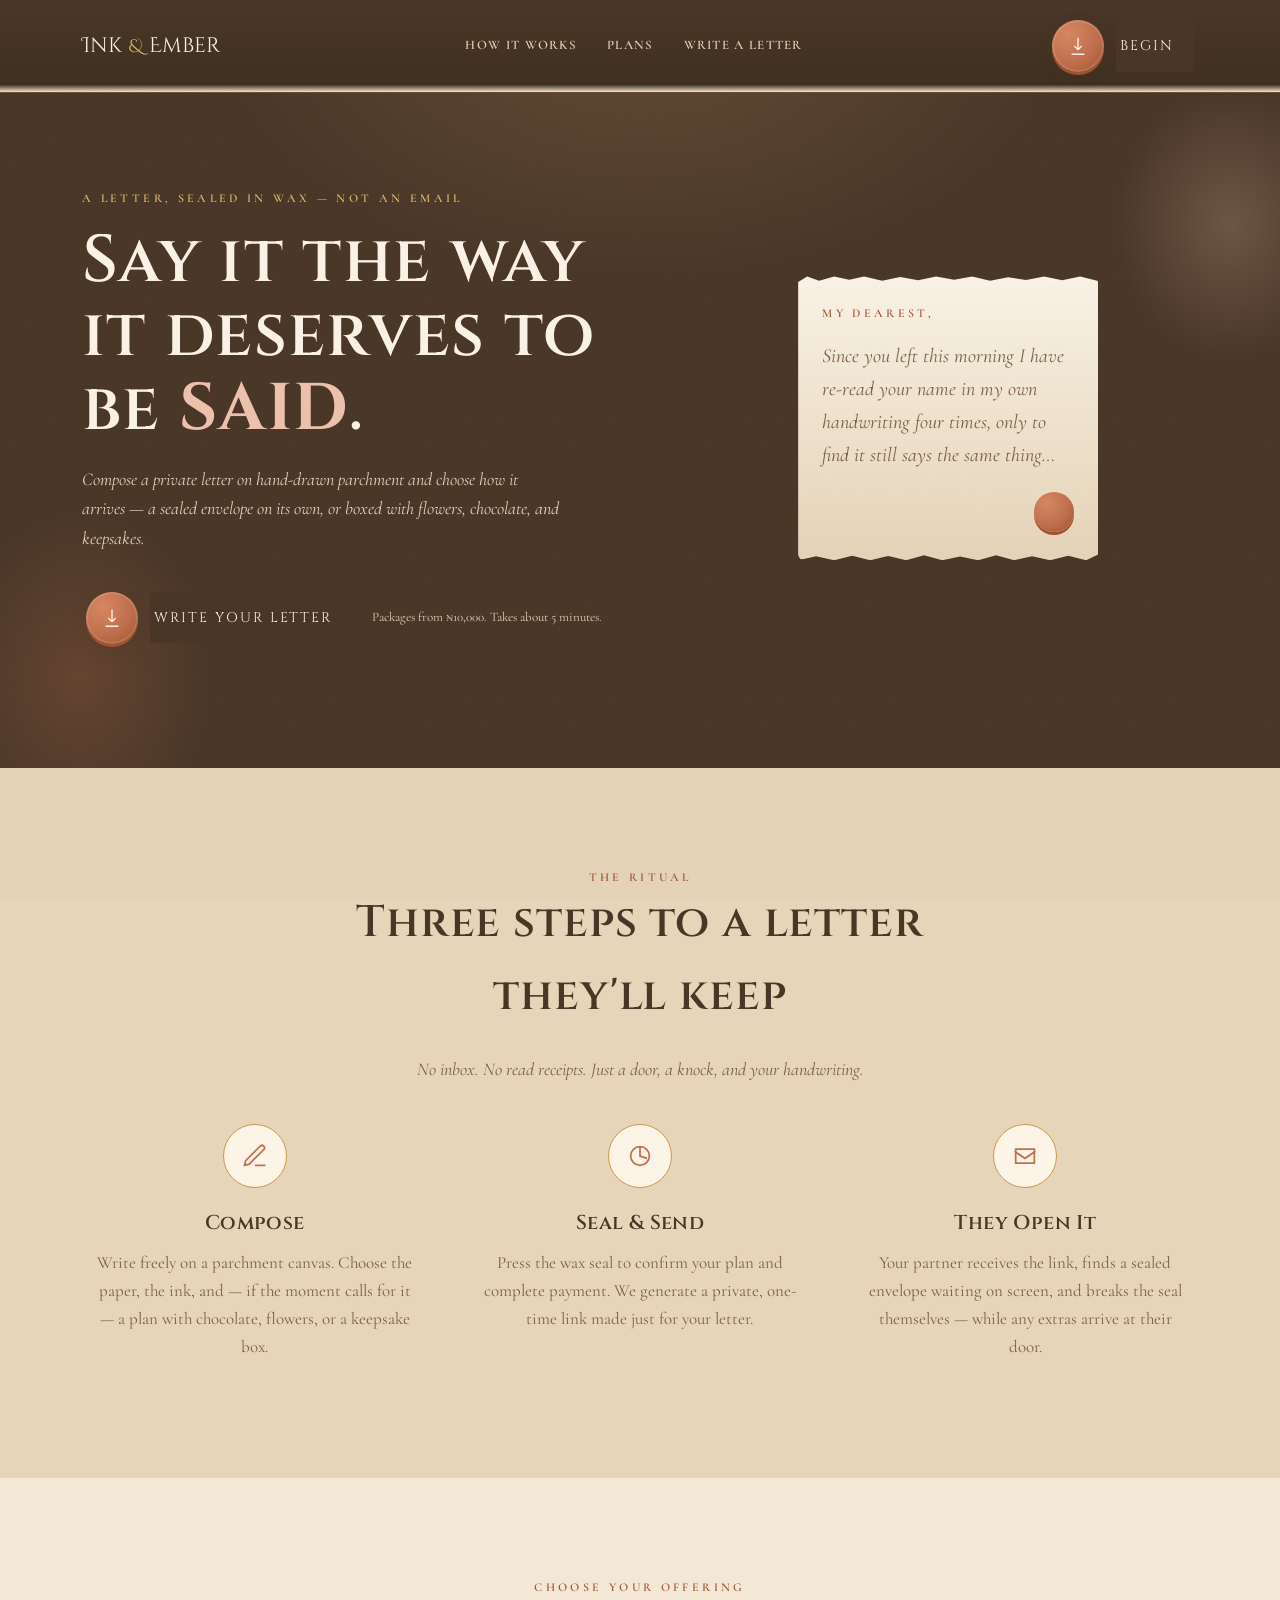
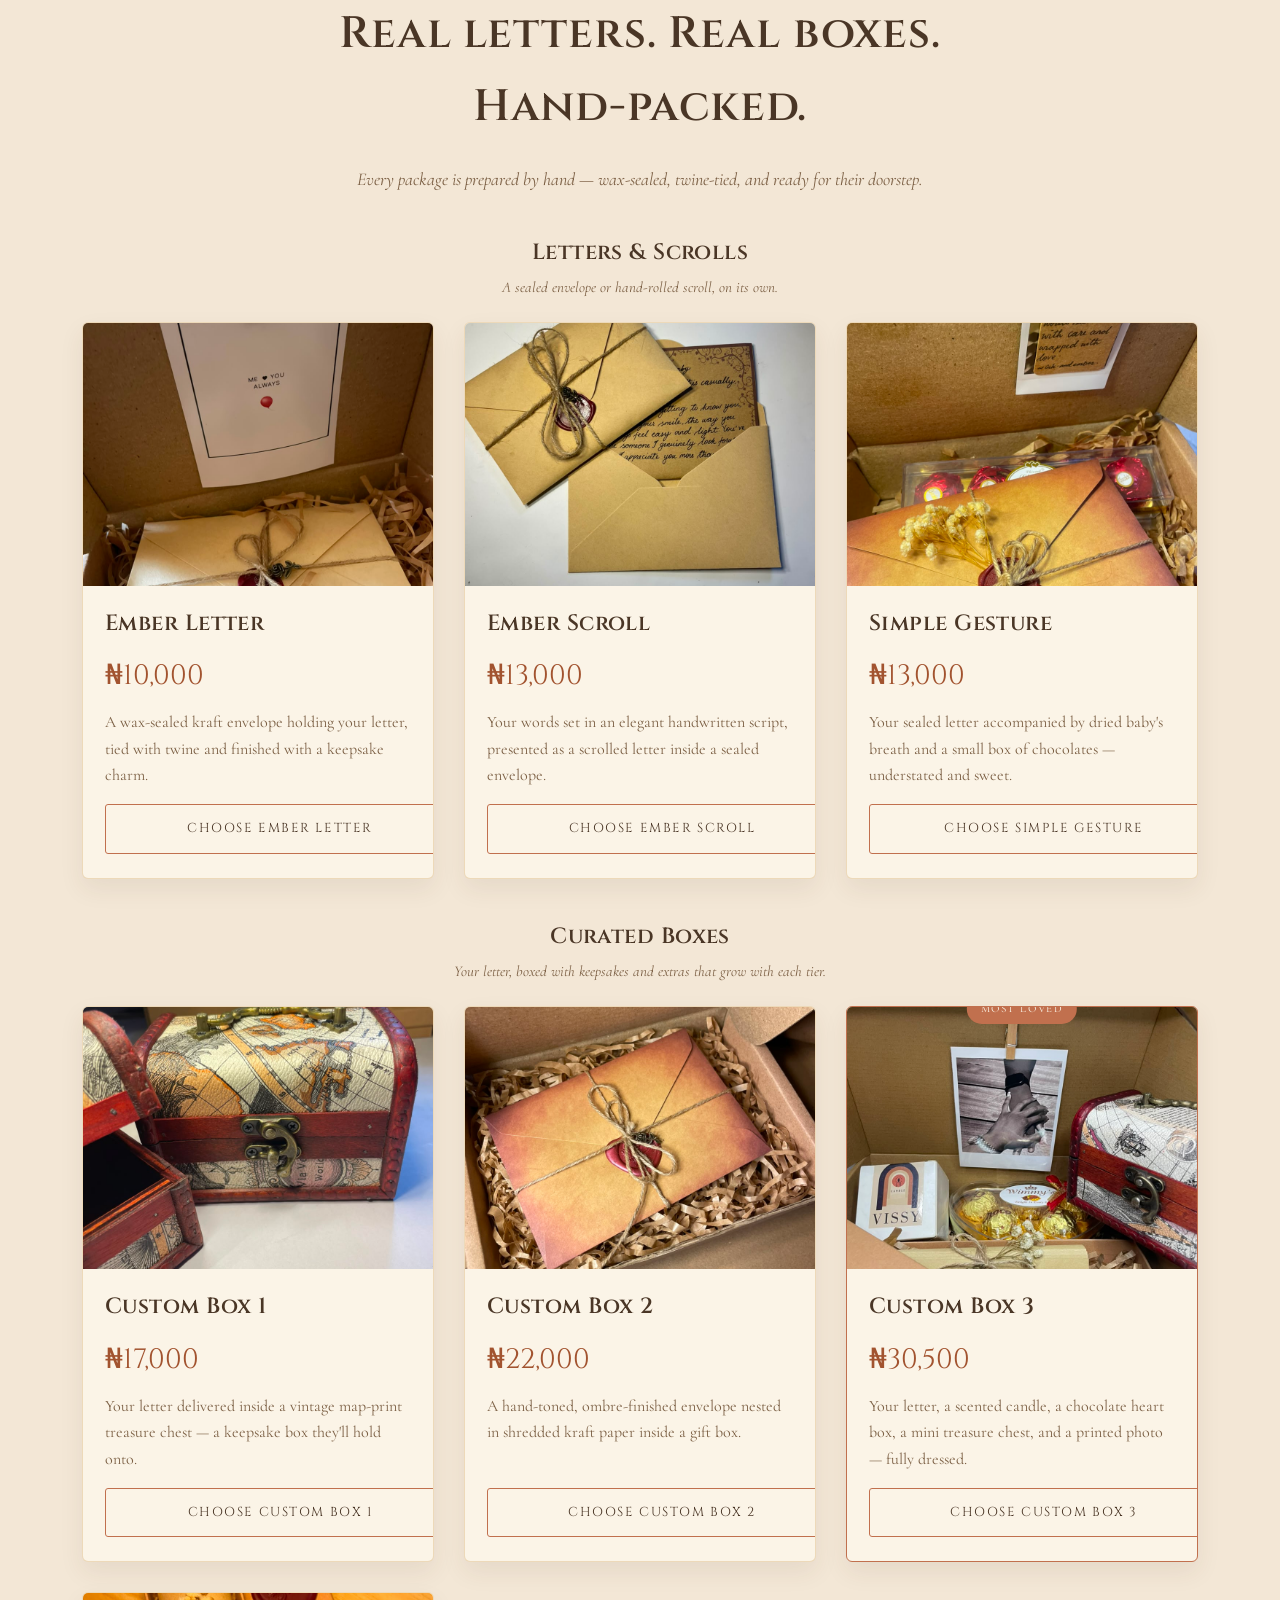
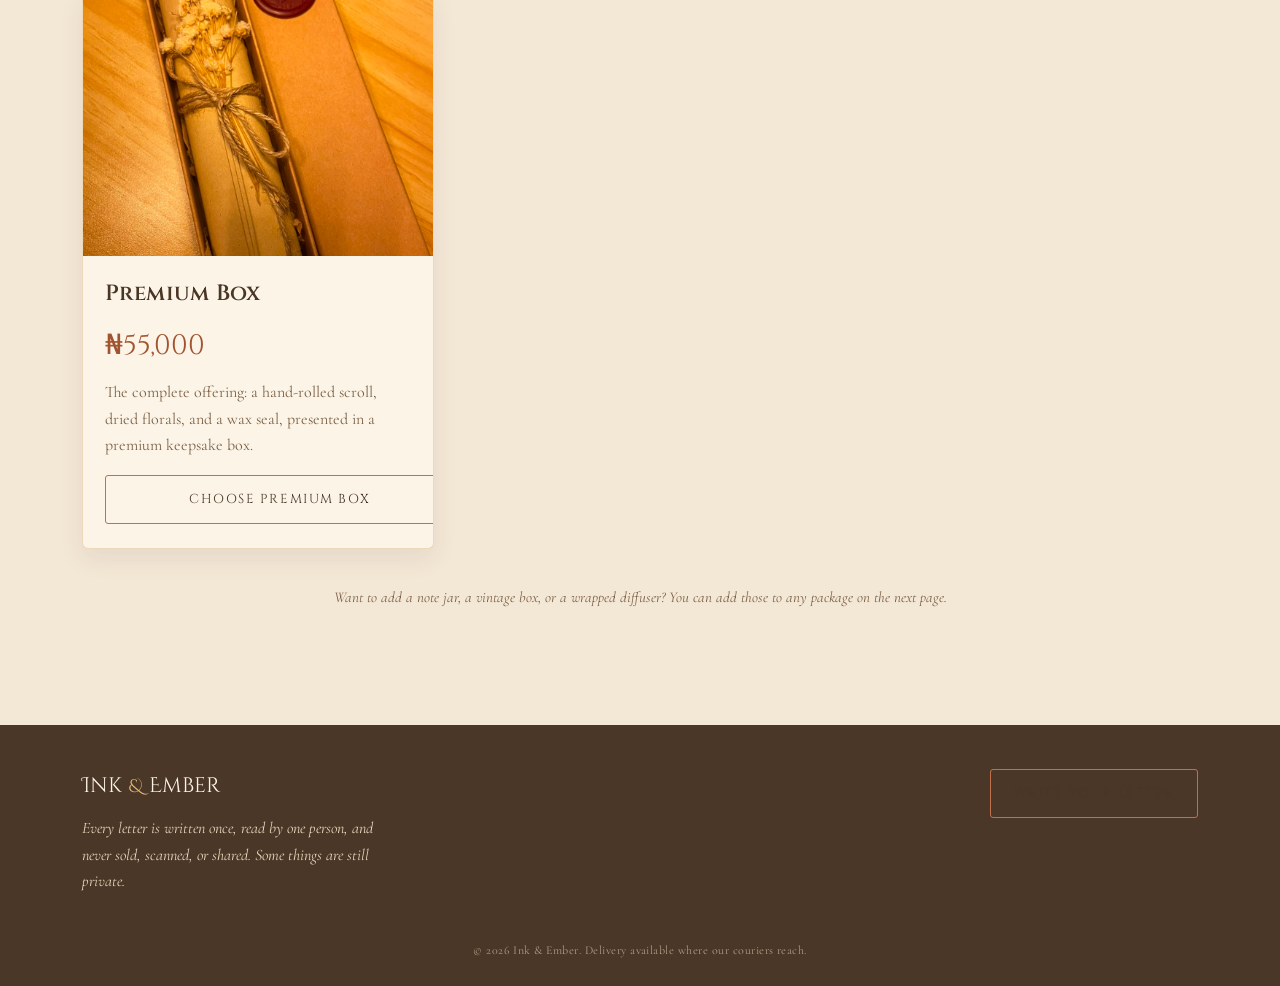
==== index.html @ dd5f6b10 "Add files via upload" ====
<!DOCTYPE html>
<html lang="en">
<head>
<meta charset="UTF-8">
<meta name="viewport" content="width=device-width, initial-scale=1.0">
<title>Ink & Ember — Letters, Sealed and Delivered</title>
<meta name="description" content="Write a letter your partner can hold with their eyes. Ink & Ember turns your words into a hand-sealed digital scroll, delivered to their doorstep — with chocolate, flowers, and more.">
<link rel="preconnect" href="https://fonts.googleapis.com">
<link rel="stylesheet" href="css/style.css">
</head>
<body>
<div class="grain-overlay" aria-hidden="true"></div>

<header class="site-header">
  <div class="container">
    <a href="index.html" class="wordmark">Ink <span class="amp">&amp;</span> Ember</a>
    <button class="nav-toggle" id="navToggle" aria-label="Open menu" aria-expanded="false">
      <svg viewBox="0 0 24 24" fill="none" stroke="currentColor" stroke-width="1.8"><path d="M4 7h16M4 12h16M4 17h16"/></svg>
    </button>
    <nav class="nav-links" id="navLinks">
      <a href="#how">How it Works</a>
      <a href="#plans">Plans</a>
      <a href="create.html">Write a Letter</a>
    </nav>
    <div class="nav-cta">
      <a href="create.html" class="seal-btn">
        <span class="seal-disc" aria-hidden="true">
          <svg viewBox="0 0 24 24" fill="none" stroke="currentColor" stroke-width="1.5"><path d="M12 3v13M12 16l-4-4M12 16l4-4M5 21h14"/></svg>
        </span>
        <span class="seal-label">Begin</span>
      </a>
    </div>
  </div>
</header>

<section class="hero">
  <div class="container hero-grid">
    <div>
      <div class="eyebrow hero-eyebrow">A letter, sealed in wax — not an email</div>
      <h1>Say it the way<br>it deserves to<br>be <em>said</em>.</h1>
      <p class="hero-sub">Compose a private letter on hand-drawn parchment and choose how it arrives — a sealed envelope on its own, or boxed with flowers, chocolate, and keepsakes.</p>
      <div class="hero-actions">
        <a href="create.html" class="seal-btn">
          <span class="seal-disc" aria-hidden="true">
            <svg viewBox="0 0 24 24" fill="none" stroke="currentColor" stroke-width="1.5"><path d="M12 3v13M12 16l-4-4M12 16l4-4M5 21h14"/></svg>
          </span>
          <span class="seal-label">Write your letter</span>
        </a>
        <span class="hero-note">Packages from ₦10,000. Takes about 5 minutes.</span>
      </div>
    </div>
    <div class="hero-scroll-wrap">
      <div class="scroll-visual parchment torn-edges">
        <div class="eyebrow">My dearest,</div>
        <p style="font-style:italic; font-size:20px; margin-top:16px; color:var(--ink-soft);">
          Since you left this morning I have re-read your name in my own handwriting four times, only to find it still says the same thing…
        </p>
        <div class="letter-seal-mark" aria-hidden="true"></div>
      </div>
    </div>
  </div>
</section>

<section class="how-it-works" id="how">
  <div class="container">
    <div class="section-head">
      <div class="eyebrow">The Ritual</div>
      <h2>Three steps to a letter they'll keep</h2>
      <p>No inbox. No read receipts. Just a door, a knock, and your handwriting.</p>
    </div>
    <div class="steps">
      <div class="step">
        <div class="step-mark"><svg viewBox="0 0 24 24" fill="none" stroke="currentColor" stroke-width="1.5"><path d="M12 20h9M16.5 3.5a2.1 2.1 0 0 1 3 3L7 19l-4 1 1-4Z"/></svg></div>
        <h3>Compose</h3>
        <p>Write freely on a parchment canvas. Choose the paper, the ink, and — if the moment calls for it — a plan with chocolate, flowers, or a keepsake box.</p>
      </div>
      <div class="step">
        <div class="step-mark"><svg viewBox="0 0 24 24" fill="none" stroke="currentColor" stroke-width="1.5"><circle cx="12" cy="12" r="8"/><path d="M12 4v8l6 2"/></svg></div>
        <h3>Seal &amp; Send</h3>
        <p>Press the wax seal to confirm your plan and complete payment. We generate a private, one-time link made just for your letter.</p>
      </div>
      <div class="step">
        <div class="step-mark"><svg viewBox="0 0 24 24" fill="none" stroke="currentColor" stroke-width="1.5"><path d="M3 8l9 6 9-6M4 6h16v12H4z"/></svg></div>
        <h3>They Open It</h3>
        <p>Your partner receives the link, finds a sealed envelope waiting on screen, and breaks the seal themselves — while any extras arrive at their door.</p>
      </div>
    </div>
  </div>
</section>

<section class="plans" id="plans">
  <div class="container">
    <div class="section-head">
      <div class="eyebrow">Choose Your Offering</div>
      <h2>Real letters. Real boxes. Hand-packed.</h2>
      <p>Every package is prepared by hand — wax-sealed, twine-tied, and ready for their doorstep.</p>
    </div>

    <div class="plan-subhead">
      <h3>Letters &amp; Scrolls</h3>
      <p>A sealed envelope or hand-rolled scroll, on its own.</p>
    </div>
    <div class="plan-grid plan-grid--photo">
      <div class="plan-card plan-card--photo">
        <div class="plan-photo"><img src="img/ember-letter.jpg" alt="Ember Letter — wax-sealed kraft envelope with a star-pinned note card" loading="lazy"></div>
        <h3>Ember Letter</h3>
        <div class="plan-price">₦10,000</div>
        <p class="plan-blurb">A wax-sealed kraft envelope holding your letter, tied with twine and finished with a keepsake charm.</p>
        <a href="create.html?plan=ember-letter" class="btn-ghost">Choose Ember Letter</a>
      </div>
      <div class="plan-card plan-card--photo">
        <div class="plan-photo"><img src="img/ember-scroll.jpg" alt="Ember Scroll — handwritten-style letter on scrolled kraft paper" loading="lazy"></div>
        <h3>Ember Scroll</h3>
        <div class="plan-price">₦13,000</div>
        <p class="plan-blurb">Your words set in an elegant handwritten script, presented as a scrolled letter inside a sealed envelope.</p>
        <a href="create.html?plan=ember-scroll" class="btn-ghost">Choose Ember Scroll</a>
      </div>
      <div class="plan-card plan-card--photo">
        <div class="plan-photo"><img src="img/simple-gesture.jpg" alt="Simple Gesture — sealed envelope with dried flowers and a small chocolate box" loading="lazy"></div>
        <h3>Simple Gesture</h3>
        <div class="plan-price">₦13,000</div>
        <p class="plan-blurb">Your sealed letter accompanied by dried baby's breath and a small box of chocolates — understated and sweet.</p>
        <a href="create.html?plan=simple-gesture" class="btn-ghost">Choose Simple Gesture</a>
      </div>
    </div>

    <div class="plan-subhead">
      <h3>Curated Boxes</h3>
      <p>Your letter, boxed with keepsakes and extras that grow with each tier.</p>
    </div>
    <div class="plan-grid plan-grid--photo">
      <div class="plan-card plan-card--photo">
        <div class="plan-photo"><img src="img/custom-box-1.jpg" alt="Custom Box 1 — vintage map-print treasure chest keepsake box" loading="lazy"></div>
        <h3>Custom Box 1</h3>
        <div class="plan-price">₦17,000</div>
        <p class="plan-blurb">Your letter delivered inside a vintage map-print treasure chest — a keepsake box they'll hold onto.</p>
        <a href="create.html?plan=custom-box-1" class="btn-ghost">Choose Custom Box 1</a>
      </div>
      <div class="plan-card plan-card--photo">
        <div class="plan-photo"><img src="img/custom-box-2.jpg" alt="Custom Box 2 — ombre kraft envelope nested in a gift box" loading="lazy"></div>
        <h3>Custom Box 2</h3>
        <div class="plan-price">₦22,000</div>
        <p class="plan-blurb">A hand-toned, ombre-finished envelope nested in shredded kraft paper inside a gift box.</p>
        <a href="create.html?plan=custom-box-2" class="btn-ghost">Choose Custom Box 2</a>
      </div>
      <div class="plan-card plan-card--photo featured">
        <div class="plan-photo"><img src="img/custom-box-3.jpg" alt="Custom Box 3 — gift box with candle, chocolates, treasure chest and a photo of held hands" loading="lazy"></div>
        <h3>Custom Box 3</h3>
        <div class="plan-price">₦30,500</div>
        <p class="plan-blurb">Your letter, a scented candle, a chocolate heart box, a mini treasure chest, and a printed photo — fully dressed.</p>
        <a href="create.html?plan=custom-box-3" class="btn-ghost">Choose Custom Box 3</a>
      </div>
      <div class="plan-card plan-card--photo">
        <div class="plan-photo"><img src="img/premium-box.jpg" alt="Premium Box — long kraft box with a hand-rolled scroll, dried flowers and a wax seal" loading="lazy"></div>
        <h3>Premium Box</h3>
        <div class="plan-price">₦55,000</div>
        <p class="plan-blurb">The complete offering: a hand-rolled scroll, dried florals, and a wax seal, presented in a premium keepsake box.</p>
        <a href="create.html?plan=premium-box" class="btn-ghost">Choose Premium Box</a>
      </div>
    </div>

    <p class="plan-footnote">Want to add a note jar, a vintage box, or a wrapped diffuser? You can add those to any package on the next page.</p>
  </div>
</section>

<footer class="site-footer">
  <div class="container footer-grid">
    <div>
      <div class="wordmark">Ink <span class="amp">&amp;</span> Ember</div>
      <p class="footer-note">Every letter is written once, read by one person, and never sold, scanned, or shared. Some things are still private.</p>
    </div>
    <div>
      <a href="create.html" class="btn-ghost">Write your letter</a>
    </div>
  </div>
  <div class="footer-bottom container">&copy; <span id="year"></span> Ink &amp; Ember. Delivery available where our couriers reach.</div>
</footer>

<script>
  document.getElementById('year').textContent = new Date().getFullYear();
  const navToggle = document.getElementById('navToggle');
  const navLinks = document.getElementById('navLinks');
  navToggle.addEventListener('click', () => {
    const open = navLinks.classList.toggle('open');
    navToggle.setAttribute('aria-expanded', String(open));
  });
  navLinks.querySelectorAll('a').forEach(a => a.addEventListener('click', () => {
    navLinks.classList.remove('open');
    navToggle.setAttribute('aria-expanded', 'false');
  }));
</script>
</body>
</html>
---- css/style.css ----
/* =========================================================================
   INK & EMBER — Design System (mobile-first)
   Palette softened toward warm blush-papyrus and muted coral terracotta —
   a love letter, not a legal scroll. Built mobile-first: base rules target
   a phone screen; larger layouts are added at min-width breakpoints.
   ========================================================================= */

@import url('https://fonts.googleapis.com/css2?family=Cinzel:wght@500;600;700;800&family=Cinzel+Decorative:wght@700&family=Cormorant+Garamond:ital,wght@0,400;0,500;0,600;0,700;1,400;1,500;1,600&family=Cormorant:wght@500;600&display=swap');

:root {
  /* --- Color tokens: soft, warm, romantic --- */
  --papyrus:        #F3E7D6;   /* base parchment ground, light + warm */
  --papyrus-deep:    #E7D5B9;   /* recessed parchment panel */
  --papyrus-light:   #FBF4E7;   /* raised / highlight paper */
  --ink:             #4A3626;   /* warm umber ink — soft, not black   */
  --ink-soft:        #7C6045;   /* secondary ink / captions            */
  --terracotta:      #C1704E;   /* muted coral-terracotta accent       */
  --terracotta-deep: #A2532F;   /* pressed seal, deeper accent         */
  --blush:           #EFC3AE;   /* soft rose-blush glow                */
  --olive:           #949862;   /* soft sage secondary                 */
  --olive-deep:      #6C7048;
  --gold:            #C99A4E;   /* gold leaf trim                      */
  --gold-bright:     #E4BB74;
  --dusk:            #4A3728;   /* warm dark brown ground (was near-black) */
  --dusk-deep:       #362718;

  --font-display: 'Cinzel', serif;
  --font-decorative: 'Cinzel Decorative', serif;
  --font-body: 'Cormorant Garamond', serif;
  --font-label: 'Cormorant', serif;

  --radius-torn: 6px;
  --ease-scroll: cubic-bezier(.65,0,.35,1);
}

/* =========================================================================
   RESET
   ========================================================================= */
*, *::before, *::after { box-sizing: border-box; }
html { scroll-behavior: smooth; -webkit-text-size-adjust: 100%; }
body {
  margin: 0;
  background: var(--papyrus);
  color: var(--ink);
  font-family: var(--font-body);
  font-size: 17px;
  line-height: 1.65;
  -webkit-font-smoothing: antialiased;
  overflow-x: hidden;
}
h1, h2, h3, h4 { font-family: var(--font-display); margin: 0 0 .5em; letter-spacing: .02em; color: var(--ink); font-weight: 600; }
p { margin: 0 0 1em; }
a { color: inherit; text-decoration: none; }
img { max-width: 100%; display: block; }
button { font-family: inherit; cursor: pointer; }
ul { list-style: none; margin: 0; padding: 0; }

/* Touch targets */
.seal-btn, .btn-ghost, .swatch, .extra-option { touch-action: manipulation; }

@media (prefers-reduced-motion: reduce) {
  *, *::before, *::after { animation-duration: .001ms !important; animation-iteration-count: 1 !important; transition-duration: .001ms !important; scroll-behavior: auto !important; }
}

/* =========================================================================
   GRAIN / SOFT ROMANTIC GLOW
   ========================================================================= */
.grain-overlay {
  pointer-events: none;
  position: fixed;
  inset: 0;
  z-index: 999;
  opacity: .08;
  mix-blend-mode: multiply;
  background-image: url("data:image/svg+xml;utf8,<svg xmlns='http://www.w3.org/2000/svg' width='140' height='140'><filter id='n'><feTurbulence type='fractalNoise' baseFrequency='0.9' numOctaves='2' stitchTiles='stitch'/><feColorMatrix type='saturate' values='0'/></filter><rect width='100%25' height='100%25' filter='url(%23n)'/></svg>");
}

/* =========================================================================
   UTILITY
   ========================================================================= */
.container { max-width: 1180px; margin: 0 auto; padding: 0 20px; }
.eyebrow {
  font-family: var(--font-label);
  font-weight: 600;
  text-transform: uppercase;
  letter-spacing: .28em;
  font-size: 12px;
  color: var(--terracotta-deep);
}
.divider-laurel {
  display: flex; align-items: center; justify-content: center; gap: 14px;
  margin: 18px 0; color: var(--gold); opacity: .85;
}
.divider-laurel::before, .divider-laurel::after {
  content: ''; flex: 1; max-width: 90px; height: 1px;
  background: linear-gradient(90deg, transparent, var(--gold), transparent);
}

/* =========================================================================
   WAX SEAL BUTTON — signature interactive element
   ========================================================================= */
.seal-btn {
  position: relative;
  display: inline-flex;
  align-items: center;
  gap: 12px;
  border: none;
  background: none;
  padding: 4px;
  font-family: var(--font-display);
  font-size: 14px;
  letter-spacing: .14em;
  text-transform: uppercase;
  color: var(--papyrus-light);
  width: 100%;
  max-width: 340px;
}
.seal-btn .seal-disc {
  flex-shrink: 0;
  width: 52px; height: 52px; border-radius: 50%;
  background: radial-gradient(circle at 32% 28%, #D98862, var(--terracotta) 55%, var(--terracotta-deep) 100%);
  box-shadow: 0 3px 0 var(--terracotta-deep), 0 6px 14px rgba(74,54,38,.28), inset 0 0 0 2px rgba(255,255,255,.12);
  display: flex; align-items: center; justify-content: center;
  transition: transform .35s var(--ease-scroll), box-shadow .35s;
}
.seal-btn .seal-disc svg { width: 22px; height: 22px; }
.seal-btn .seal-label {
  background: var(--ink);
  padding: 14px 20px 14px 4px;
  border-radius: 3px;
  flex: 1;
  text-align: center;
}
.seal-btn:hover .seal-disc { transform: rotate(-8deg) scale(1.05); }
.seal-btn:active .seal-disc {
  transform: scale(.92) rotate(2deg);
  box-shadow: 0 1px 0 var(--terracotta-deep), 0 2px 6px rgba(74,54,38,.28), inset 0 0 0 2px rgba(255,255,255,.12);
}

.btn-ghost {
  display: inline-block;
  font-family: var(--font-display);
  font-size: 13px; letter-spacing: .12em; text-transform: uppercase;
  color: var(--ink); border: 1.5px solid var(--terracotta); background: transparent;
  padding: 13px 22px; border-radius: 3px; text-align: center;
  transition: background .25s, color .25s;
}
.btn-ghost:hover { background: var(--terracotta); color: var(--papyrus-light); }

/* =========================================================================
   HEADER / NAV — mobile-first with hamburger toggle
   ========================================================================= */
.site-header {
  position: sticky; top: 0; z-index: 100;
  background: linear-gradient(180deg, var(--dusk), #40301F 92%, transparent);
  padding: 16px 0;
  border-bottom: 1px solid rgba(201,154,78,.25);
}
.site-header .container { display: flex; align-items: center; justify-content: space-between; gap: 12px; position: relative; }
.wordmark {
  font-family: var(--font-decorative);
  font-size: 21px;
  color: var(--papyrus-light);
  display: flex; align-items: baseline; gap: 6px;
  white-space: nowrap;
}
.wordmark .amp { color: var(--gold-bright); font-size: 18px; }

.nav-toggle {
  display: flex; align-items: center; justify-content: center;
  width: 42px; height: 42px; border: 1px solid rgba(228,187,116,.4);
  background: none; border-radius: 3px; color: var(--papyrus-light);
}
.nav-toggle svg { width: 20px; height: 20px; }

.nav-links {
  display: none;
  position: absolute; top: calc(100% + 16px); left: 0; right: 0;
  background: var(--dusk); border: 1px solid rgba(201,154,78,.25); border-radius: 4px;
  flex-direction: column; padding: 8px 20px 12px; gap: 4px;
}
.nav-links.open { display: flex; }
.nav-links a {
  font-family: var(--font-label); font-weight: 600;
  letter-spacing: .1em; text-transform: uppercase; font-size: 13px;
  color: var(--papyrus-deep);
  padding: 12px 0; border-bottom: 1px solid rgba(228,187,116,.12);
}
.nav-links a:last-child { border-bottom: none; }
.nav-links a:hover { color: var(--papyrus-light); }
.nav-cta { display: none; }

/* =========================================================================
   HERO — mobile-first single column, softened dusk background
   ========================================================================= */
.hero {
  position: relative;
  padding: 56px 0 64px;
  background:
    radial-gradient(ellipse 700px 420px at 50% -10%, rgba(228,187,116,.16), transparent 60%),
    var(--dusk);
  color: var(--papyrus-light);
  overflow: hidden;
  isolation: isolate;
}
.hero::before {
  content: '';
  position: absolute; left: -100px; bottom: -140px; width: 360px; height: 460px;
  background: radial-gradient(closest-side, rgba(193,112,78,.24), transparent 72%);
  z-index: -1;
}
.hero::after {
  content: '';
  position: absolute; right: -110px; top: -60px; width: 320px; height: 380px;
  background: radial-gradient(closest-side, rgba(239,195,174,.22), transparent 72%);
  z-index: -1;
}
.hero-grid { display: flex; flex-direction: column; gap: 44px; align-items: center; text-align: center; }
.hero-eyebrow { color: var(--gold-bright); }
.hero h1 {
  font-size: clamp(32px, 8vw, 66px);
  color: var(--papyrus-light);
  line-height: 1.12;
  margin: 16px 0 18px;
}
.hero h1 em {
  font-style: normal; color: var(--blush);
  font-family: var(--font-decorative);
}
.hero-sub {
  font-size: 18px; font-style: italic; color: var(--papyrus-deep);
  max-width: 480px; margin: 0 auto 28px;
}
.hero-actions { display: flex; flex-direction: column; align-items: center; gap: 16px; width: 100%; }
.hero-note { font-family: var(--font-label); font-size: 13px; color: var(--papyrus-deep); }

.hero-scroll-wrap { position: relative; display: flex; justify-content: center; width: 100%; }
.scroll-visual {
  width: 100%; max-width: 300px;
  animation: float-scroll 6s ease-in-out infinite;
  filter: drop-shadow(0 20px 30px rgba(0,0,0,.28));
}
@keyframes float-scroll {
  0%, 100% { transform: translateY(0) rotate(-2deg); }
  50% { transform: translateY(-14px) rotate(1.5deg); }
}

/* =========================================================================
   SCROLL / PARCHMENT CARD
   ========================================================================= */
.parchment {
  position: relative;
  background: linear-gradient(180deg, var(--papyrus-light), var(--papyrus-deep));
  border-radius: var(--radius-torn);
  box-shadow: 0 0 0 1px rgba(74,54,38,.1), 0 16px 34px rgba(74,54,38,.22);
  padding: 28px 24px;
}
.parchment.torn-edges {
  clip-path: polygon(
    0% 2%, 3% 0%, 7% 1.5%, 12% 0%, 17% 1.2%, 22% 0%, 28% 1.5%, 34% .2%, 40% 1.4%,
    46% 0%, 52% 1.2%, 58% 0%, 64% 1.5%, 70% .3%, 76% 1.3%, 82% 0%, 88% 1.4%, 94% 0%, 100% 1.6%,
    100% 98%, 96% 100%, 90% 98.4%, 84% 100%, 78% 98.6%, 72% 100%, 66% 98.3%, 60% 100%,
    54% 98.7%, 48% 100%, 42% 98.3%, 36% 100%, 30% 98.5%, 24% 100%, 18% 98.4%, 12% 100%, 6% 98.6%, 0% 100%
  );
}

/* =========================================================================
   SECTIONS
   ========================================================================= */
section { padding: 60px 0; position: relative; }
.section-head { max-width: 640px; margin: 0 auto 40px; text-align: center; }
.section-head h2 { font-size: clamp(26px, 6vw, 44px); }
.section-head p { font-size: 18px; color: var(--ink-soft); font-style: italic; }

.how-it-works { background: var(--papyrus-deep); }
.steps { display: grid; grid-template-columns: 1fr; gap: 32px; }
.step { text-align: center; padding: 0 10px; }
.step .step-mark {
  width: 64px; height: 64px; margin: 0 auto 18px;
  border: 1.5px solid var(--gold); border-radius: 50%;
  display: flex; align-items: center; justify-content: center;
  color: var(--terracotta); background: var(--papyrus-light);
}
.step .step-mark svg { width: 28px; height: 28px; }
.step h3 { font-size: 20px; }
.step p { color: var(--ink-soft); font-size: 17px; }

.plans { background: var(--papyrus); }
.plan-subhead { text-align: center; margin: 40px 0 22px; }
.plan-subhead:first-of-type { margin-top: 0; }
.plan-subhead h3 { font-size: 22px; margin-bottom: 4px; }
.plan-subhead p { font-family: var(--font-label); font-style: italic; color: var(--ink-soft); font-size: 15px; margin: 0; }
.plan-footnote {
  text-align: center; font-family: var(--font-label); font-style: italic;
  color: var(--ink-soft); font-size: 15px; margin-top: 36px;
}
.plan-grid { display: grid; grid-template-columns: 1fr; gap: 24px; align-items: stretch; }
.plan-card {
  background: var(--papyrus-light);
  border: 1px solid rgba(201,154,78,.3);
  border-radius: var(--radius-torn);
  padding: 30px 26px;
  display: flex; flex-direction: column;
  box-shadow: 0 10px 24px rgba(74,54,38,.08);
  transition: transform .3s, box-shadow .3s;
}
.plan-card:hover { transform: translateY(-6px); box-shadow: 0 18px 34px rgba(74,54,38,.14); }
.plan-card.featured { border-color: var(--terracotta); position: relative; }
.plan-card.featured::before {
  content: 'Most Loved'; position: absolute; top: -13px; left: 50%; transform: translateX(-50%);
  background: var(--terracotta); color: var(--papyrus-light); font-family: var(--font-label);
  font-size: 11px; letter-spacing: .14em; text-transform: uppercase; padding: 6px 14px; border-radius: 20px;
  white-space: nowrap;
}
.plan-card h3 { font-size: 22px; }
.plan-price { font-family: var(--font-display); font-size: 28px; color: var(--terracotta-deep); margin-bottom: 10px; }
.plan-price span { font-family: var(--font-label); font-size: 14px; color: var(--ink-soft); }
.plan-card ul { margin: 14px 0 26px; flex: 1; }
.plan-card li { padding: 7px 0; border-top: 1px dashed rgba(74,54,38,.15); font-size: 16px; }
.plan-card li:first-child { border-top: none; }
.plan-card .btn-ghost { width: 100%; }

/* Photo-fronted plan cards (real product photography) */
.plan-card--photo { padding: 0; overflow: hidden; }
.plan-photo { width: 100%; aspect-ratio: 4 / 3; overflow: hidden; background: var(--papyrus-deep); }
.plan-photo img { width: 100%; height: 100%; object-fit: cover; display: block; transition: transform .5s; }
.plan-card--photo:hover .plan-photo img { transform: scale(1.05); }
.plan-card--photo h3, .plan-card--photo .plan-price, .plan-card--photo .plan-blurb, .plan-card--photo .btn-ghost {
  margin-left: 22px; margin-right: 22px;
}
.plan-card--photo h3 { margin-top: 20px; }
.plan-card--photo .plan-blurb { font-size: 16px; color: var(--ink-soft); flex: 1; }
.plan-card--photo .btn-ghost { margin-bottom: 24px; }

/* =========================================================================
   FOOTER
   ========================================================================= */
.site-footer { background: var(--dusk); color: var(--papyrus-deep); padding: 44px 0 26px; }
.site-footer .wordmark { margin-bottom: 12px; }
.footer-grid { display: flex; flex-direction: column; gap: 26px; }
.footer-note { font-style: italic; max-width: 320px; font-size: 16px; }
.footer-bottom { margin-top: 30px; font-size: 12px; letter-spacing: .04em; opacity: .65; text-align: center; }

/* =========================================================================
   CREATE / COMPOSER PAGE — mobile-first stacked layout
   ========================================================================= */
.composer {
  padding: 32px 0 70px;
  background: var(--papyrus);
  min-height: 100vh;
}
.composer-grid { display: flex; flex-direction: column; gap: 28px; }
.composer-panel {
  background: var(--papyrus-light);
  border: 1px solid rgba(201,154,78,.28);
  border-radius: var(--radius-torn);
  padding: 22px;
  box-shadow: 0 10px 24px rgba(74,54,38,.08);
}
.composer-panel h2 { font-size: 23px; }
.field { margin-bottom: 18px; }
.field label {
  display: block; font-family: var(--font-label); font-weight: 600;
  letter-spacing: .08em; text-transform: uppercase; font-size: 12px;
  color: var(--ink-soft); margin-bottom: 7px;
}
.field input[type="text"],
.field textarea,
.field select {
  width: 100%; font-family: var(--font-body); font-size: 17px;
  background: var(--papyrus); border: 1px solid rgba(74,54,38,.2);
  border-radius: 3px; padding: 12px 14px; color: var(--ink);
  resize: vertical;
}
.field textarea { min-height: 180px; line-height: 1.7; font-style: italic; }
.field input:focus, .field textarea:focus, .field select:focus {
  outline: 2px solid var(--terracotta); outline-offset: 1px;
}
.field-hint { font-size: 12px; color: var(--ink-soft); margin-top: 6px; }

.swatches { display: flex; gap: 10px; flex-wrap: wrap; }
.swatch {
  width: 48px; height: 62px; border-radius: 3px; cursor: pointer;
  border: 2px solid transparent; position: relative;
  box-shadow: inset 0 0 0 1px rgba(74,54,38,.18);
}
.swatch.active { border-color: var(--terracotta); }
.swatch[data-paper="papyrus"] { background: linear-gradient(180deg,#FBF4E7,#E7D5B9); }
.swatch[data-paper="rose"] { background: linear-gradient(180deg,#FBEAE2,#EFC3AE); }
.swatch[data-paper="olive"] { background: linear-gradient(180deg,#F3F1DD,#D8D9B2); }
.swatch[data-paper="midnight"] { background: linear-gradient(180deg,#5B4432,#40301F); }

.extras-list { display: flex; flex-direction: column; gap: 10px; }
.extra-option {
  display: flex; align-items: center; gap: 12px;
  border: 1px solid rgba(74,54,38,.18); border-radius: 3px; padding: 12px 14px;
  cursor: pointer; background: var(--papyrus);
}
.extra-option input { accent-color: var(--terracotta); width: 20px; height: 20px; flex-shrink: 0; }
.extra-option .extra-name { font-weight: 600; flex: 1; font-size: 16px; }
.extra-option .extra-price { color: var(--terracotta-deep); font-family: var(--font-label); font-size: 14px; }

.free-banner {
  display: flex; align-items: center; gap: 10px;
  background: rgba(148,152,98,.15); border: 1px solid rgba(148,152,98,.35);
  color: var(--olive-deep); border-radius: 3px; padding: 12px 14px;
  font-family: var(--font-label); font-size: 14px; margin-bottom: 18px;
}
.free-banner svg { width: 20px; height: 20px; flex-shrink: 0; }

.plan-thumb-wrap { margin: -6px 0 20px; border-radius: 4px; overflow: hidden; aspect-ratio: 4/3; background: var(--papyrus); }
.plan-thumb { width: 100%; height: 100%; object-fit: cover; display: block; transition: opacity .3s; }

.extra-option--photo { align-items: flex-start; gap: 12px; }
.extra-thumb { width: 56px; height: 56px; border-radius: 3px; object-fit: cover; flex-shrink: 0; }
.extra-option--photo input { margin-top: 2px; }
.extra-text { display: flex; flex-direction: column; gap: 2px; flex: 1; }
.extra-option--photo .extra-name { font-size: 16px; }
.extra-desc { font-family: var(--font-body); font-size: 14px; font-style: italic; color: var(--ink-soft); line-height: 1.4; }
.extra-option--photo .extra-price { align-self: flex-start; }

.order-total {
  display: flex; justify-content: space-between; align-items: baseline;
  border-top: 1px dashed rgba(74,54,38,.25); padding-top: 14px; margin: 16px 0 20px;
  font-family: var(--font-display); font-size: 20px;
}
.order-total span:last-child { color: var(--terracotta-deep); }
.order-total.is-free span:last-child { color: var(--olive-deep); }

/* Preview panel — hidden until user asks to see it (revealed "on command") */
.preview-toggle-row { display: flex; justify-content: center; margin-bottom: 16px; }
.preview-wrap { display: none; justify-content: center; }
.preview-wrap.visible { display: flex; animation: preview-in .5s var(--ease-scroll); }
@keyframes preview-in { from { opacity: 0; transform: translateY(14px); } to { opacity: 1; transform: translateY(0); } }
.preview-placeholder {
  text-align: center; font-family: var(--font-label); color: var(--ink-soft);
  font-size: 14px; letter-spacing: .04em; padding: 30px 10px;
}

.letter-preview {
  width: 100%; max-width: 520px;
  padding: 40px 28px;
  font-family: var(--font-body);
  min-height: 420px;
  transition: background .4s;
}
.letter-preview[data-paper="rose"] { background: linear-gradient(180deg,#FBEAE2,#F1D3C2); }
.letter-preview[data-paper="olive"] { background: linear-gradient(180deg,#F3F1DD,#DEDFB9); }
.letter-preview[data-paper="midnight"] { background: linear-gradient(180deg,#5B4432,#443220); color: #F3E7D6; }
.letter-greeting { font-family: var(--font-display); font-size: 20px; color: var(--terracotta-deep); margin-bottom: 18px; }
.letter-preview[data-paper="midnight"] .letter-greeting { color: var(--gold-bright); }
.letter-body { font-size: 19px; font-style: italic; line-height: 1.85; white-space: pre-wrap; min-height: 160px; }
.letter-sign { margin-top: 28px; text-align: right; font-family: var(--font-display); font-size: 17px; }
.letter-seal-mark { width: 40px; height: 40px; margin-top: 16px; margin-left: auto;
  border-radius: 50%; background: radial-gradient(circle at 32% 28%, #D98862, var(--terracotta) 55%, var(--terracotta-deep) 100%);
  box-shadow: 0 3px 0 var(--terracotta-deep); }

.composer-submit { display: flex; flex-direction: column; align-items: center; gap: 12px; margin-top: 8px; }
.composer-error { color: var(--terracotta-deep); font-family: var(--font-label); font-size: 13px; min-height: 18px; text-align: center; }

/* Share modal */
.modal-backdrop {
  position: fixed; inset: 0; background: rgba(54,39,24,.72);
  display: flex; align-items: center; justify-content: center; z-index: 200;
  padding: 20px;
}
.modal-backdrop[hidden] { display: none; }
.modal-card {
  background: var(--papyrus-light); border-radius: var(--radius-torn);
  max-width: 440px; width: 100%; padding: 30px 26px; text-align: center;
  box-shadow: 0 24px 50px rgba(54,39,24,.4);
}
.modal-card h3 { font-size: 23px; }
.share-link-box {
  display: flex; gap: 8px; margin: 20px 0; background: var(--papyrus);
  border: 1px solid rgba(74,54,38,.2); border-radius: 3px; padding: 10px 12px;
}
.share-link-box input { flex: 1; min-width: 0; border: none; background: none; font-family: var(--font-label); font-size: 13px; color: var(--ink); }
.share-link-box button { border: none; background: var(--terracotta); color: #fff; padding: 8px 14px; border-radius: 3px; font-family: var(--font-label); letter-spacing: .04em; flex-shrink: 0; }

/* =========================================================================
   RECIPIENT REVEAL PAGE — softened dusk, warm ember glow
   ========================================================================= */
.reveal-stage {
  min-height: 100vh;
  background: radial-gradient(ellipse 800px 600px at 50% 20%, #513C29, var(--dusk) 70%);
  display: flex; align-items: center; justify-content: center;
  padding: 32px 16px;
  position: relative;
  overflow: hidden;
}
.ember-particle {
  position: absolute; bottom: -10px; width: 4px; height: 4px; border-radius: 50%;
  background: var(--blush); opacity: 0; filter: blur(.5px);
  animation: ember-rise linear infinite;
}
@keyframes ember-rise {
  0% { transform: translateY(0) translateX(0); opacity: 0; }
  10% { opacity: .85; }
  100% { transform: translateY(-100vh) translateX(var(--drift, 30px)); opacity: 0; }
}

.envelope-scene { text-align: center; cursor: pointer; -webkit-tap-highlight-color: transparent; width: 100%; }
.envelope-hint {
  font-family: var(--font-label); letter-spacing: .16em; text-transform: uppercase;
  color: var(--papyrus-deep); font-size: 12px; margin-top: 22px;
  animation: pulse-hint 2.4s ease-in-out infinite;
}
@keyframes pulse-hint { 0%,100% { opacity: .55; } 50% { opacity: 1; } }

.envelope {
  width: min(280px, 82vw); height: calc(min(280px, 82vw) * .7); position: relative; margin: 0 auto;
  animation: float-env 4.5s ease-in-out infinite;
  filter: drop-shadow(0 16px 22px rgba(0,0,0,.35));
}
@keyframes float-env { 0%,100% { transform: translateY(0) rotate(-1deg); } 50% { transform: translateY(-12px) rotate(1deg); } }
.envelope-body { position: absolute; inset: 0; background: linear-gradient(180deg,#F3E7D6,#DFC79E); border-radius: 6px; box-shadow: 0 0 0 1px rgba(74,54,38,.2); }
.envelope-flap {
  position: absolute; top: 0; left: 0; width: 100%; height: 0;
  border-left: 50% solid transparent; border-right: 50% solid transparent;
  border-top: 52% solid #E7D5B9;
  transform-origin: top center; transition: transform 1s var(--ease-scroll);
  filter: drop-shadow(0 3px 4px rgba(74,54,38,.2));
}
.envelope-seal {
  position: absolute; top: 40%; left: 50%; transform: translate(-50%, 0);
  width: 46px; height: 46px; border-radius: 50%;
  background: radial-gradient(circle at 32% 28%, #D98862, var(--terracotta) 55%, var(--terracotta-deep) 100%);
  box-shadow: 0 4px 0 var(--terracotta-deep), 0 8px 16px rgba(0,0,0,.3);
  display: flex; align-items: center; justify-content: center;
  transition: opacity .4s, transform .4s;
  z-index: 3;
}
.envelope-seal svg { width: 20px; height: 20px; color: #FBF4E7; }

.envelope-scene.opening .envelope-flap { transform: rotateX(180deg); }
.envelope-scene.opening .envelope-seal { opacity: 0; transform: translate(-50%,0) scale(.3) rotate(30deg); }
.envelope-scene.opening .envelope-hint { opacity: 0; }

.reveal-letter {
  position: fixed; inset: 0; z-index: 50;
  display: flex; align-items: center; justify-content: center;
  padding: 24px 14px;
  opacity: 0; pointer-events: none;
  transition: opacity .6s ease;
}
.reveal-letter.visible { opacity: 1; pointer-events: auto; }
.reveal-letter-scroll {
  width: 100%; max-width: 600px; max-height: 88vh; overflow-y: auto;
  padding: 44px 26px;
  transform: scaleY(.05);
  transform-origin: top center;
  transition: transform 1.1s var(--ease-scroll);
  background: linear-gradient(180deg, #FBF4E7, #E7D5B9);
}
.reveal-letter.visible .reveal-letter-scroll { transform: scaleY(1); }
.reveal-letter-scroll .letter-greeting { opacity: 0; transition: opacity .6s ease .9s; }
.reveal-letter.visible .letter-greeting { opacity: 1; }
.reveal-letter-scroll .letter-body { opacity: 0; transition: opacity .8s ease 1.1s; }
.reveal-letter.visible .letter-body { opacity: 1; }
.reveal-letter-scroll .letter-sign,
.reveal-letter-scroll .letter-seal-mark { opacity: 0; transition: opacity .6s ease 1.4s; }
.reveal-letter.visible .letter-sign,
.reveal-letter.visible .letter-seal-mark { opacity: 1; }

.reveal-extras {
  margin-top: 26px; padding-top: 18px; border-top: 1px dashed rgba(74,54,38,.25);
  font-family: var(--font-label); font-size: 14px; color: var(--ink-soft);
}
.reveal-close {
  position: fixed; top: 18px; right: 18px; z-index: 55;
  background: rgba(54,39,24,.4); border: 1px solid var(--papyrus-deep); color: var(--papyrus-light);
  width: 38px; height: 38px; border-radius: 50%; font-size: 18px;
  opacity: 0; pointer-events: none; transition: opacity .4s;
}
.reveal-letter.visible ~ .reveal-close,
.reveal-close.visible { opacity: 1; pointer-events: auto; }

.reveal-loading, .reveal-error {
  color: var(--papyrus-deep); font-family: var(--font-label); letter-spacing: .06em; text-align: center; font-size: 15px;
}

/* =========================================================================
   BREAKPOINTS — progressively enhance from the mobile base above
   ========================================================================= */

/* Small tablets and large phones (landscape) */
@media (min-width: 560px) {
  .container { padding: 0 32px; }
  body { font-size: 18px; }
  .hero-actions { flex-direction: row; justify-content: center; }
  .seal-btn { width: auto; }
  .steps { grid-template-columns: repeat(2, 1fr); }
  .plan-grid { grid-template-columns: repeat(2, 1fr); }
}

/* Tablets */
@media (min-width: 760px) {
  .nav-toggle { display: none; }
  .nav-links {
    display: flex; position: static; flex-direction: row; background: none;
    border: none; padding: 0; gap: 30px; width: auto;
  }
  .nav-links a { padding: 0; border: none; font-size: 13px; }
  .nav-cta { display: flex; align-items: center; }
  .site-header .container { flex-wrap: nowrap; }
}

/* Desktop */
@media (min-width: 980px) {
  .hero { padding: 96px 0 120px; }
  .hero-grid { flex-direction: row; text-align: left; gap: 64px; }
  .hero-grid > div:first-child { flex: 1.05; }
  .hero-scroll-wrap { flex: .95; }
  .hero-sub { margin: 0 0 34px; }
  .hero-actions { justify-content: flex-start; }
  .hero-note { display: inline-block; }
  section { padding: 100px 0; }
  .steps { grid-template-columns: repeat(3, 1fr); gap: 40px; }
  .plan-grid { grid-template-columns: repeat(3, 1fr); gap: 30px; }
  .composer-grid { flex-direction: row; align-items: flex-start; gap: 50px; }
  .composer-panel { flex: 0 0 460px; position: sticky; top: 100px; padding: 34px; }
  .preview-wrap.visible { display: flex; }
  .preview-column { flex: 1; }
  .footer-grid { flex-direction: row; justify-content: space-between; align-items: flex-start; }
}
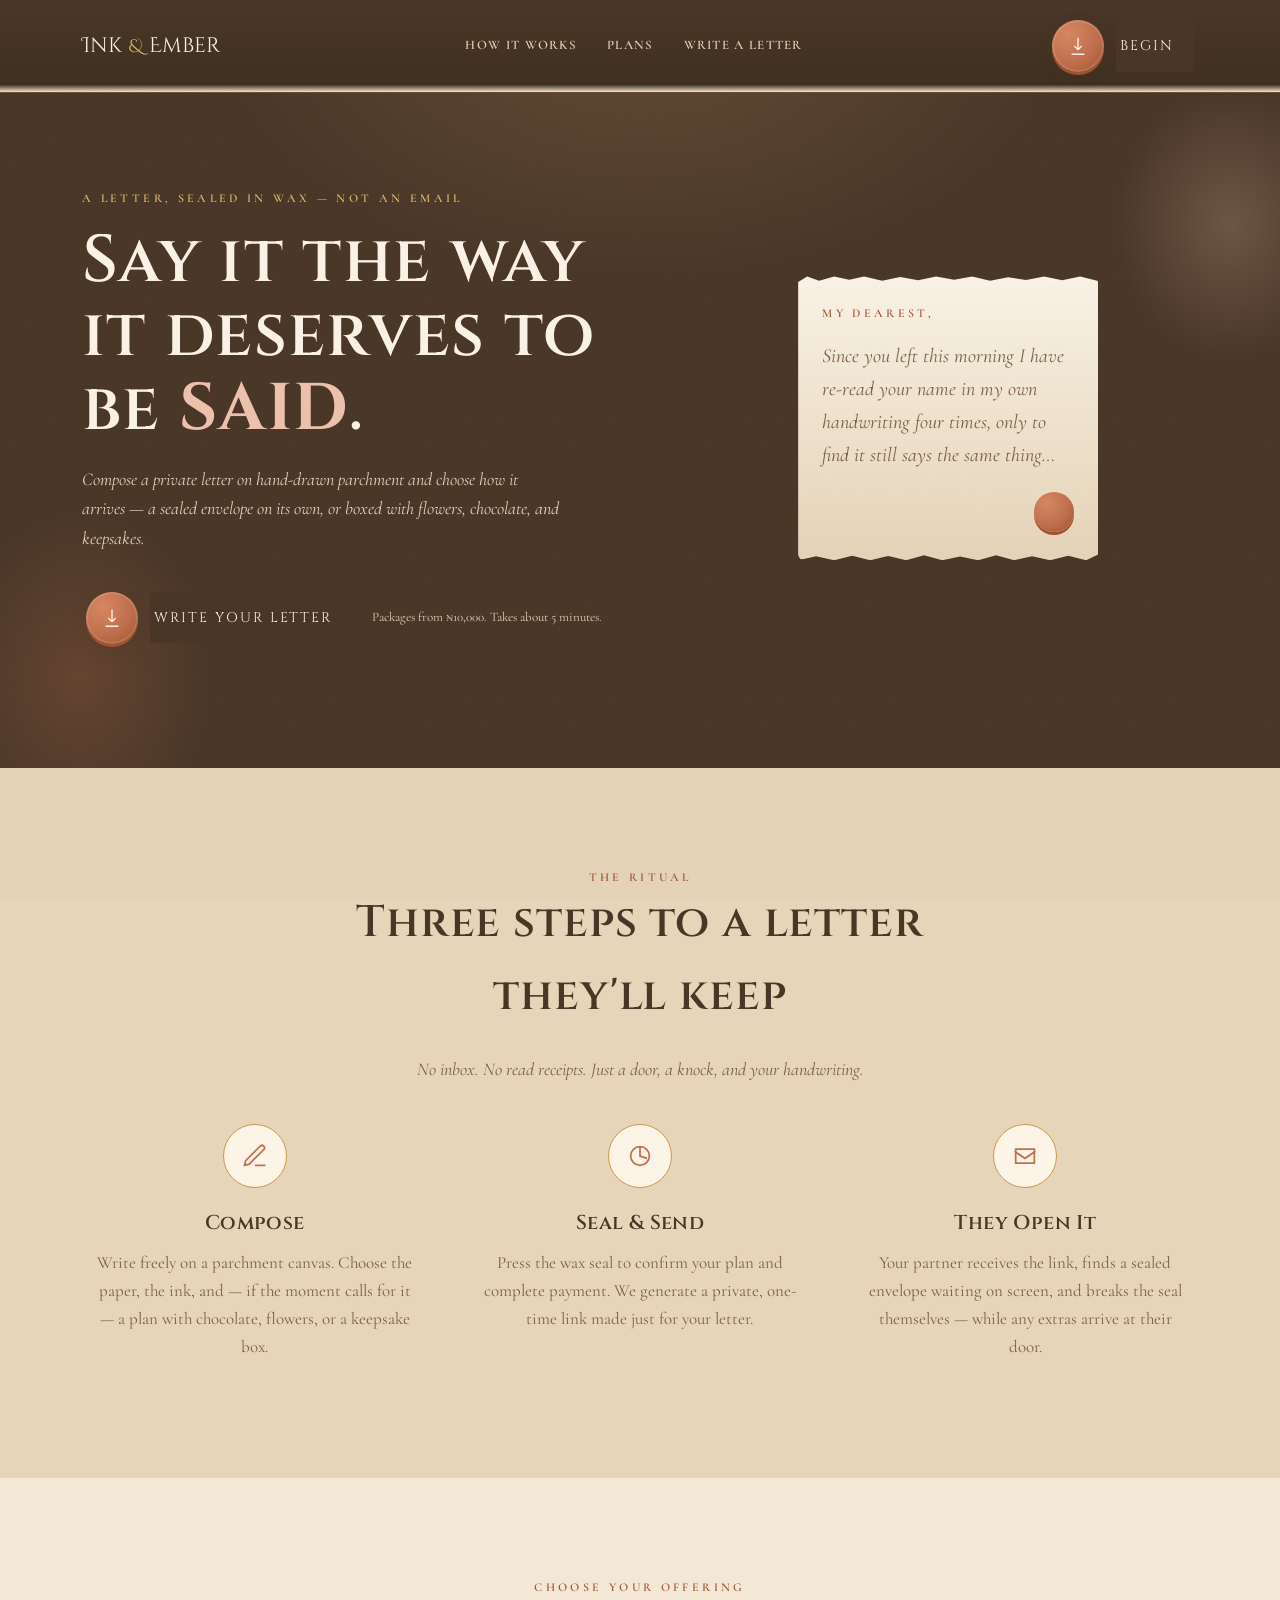
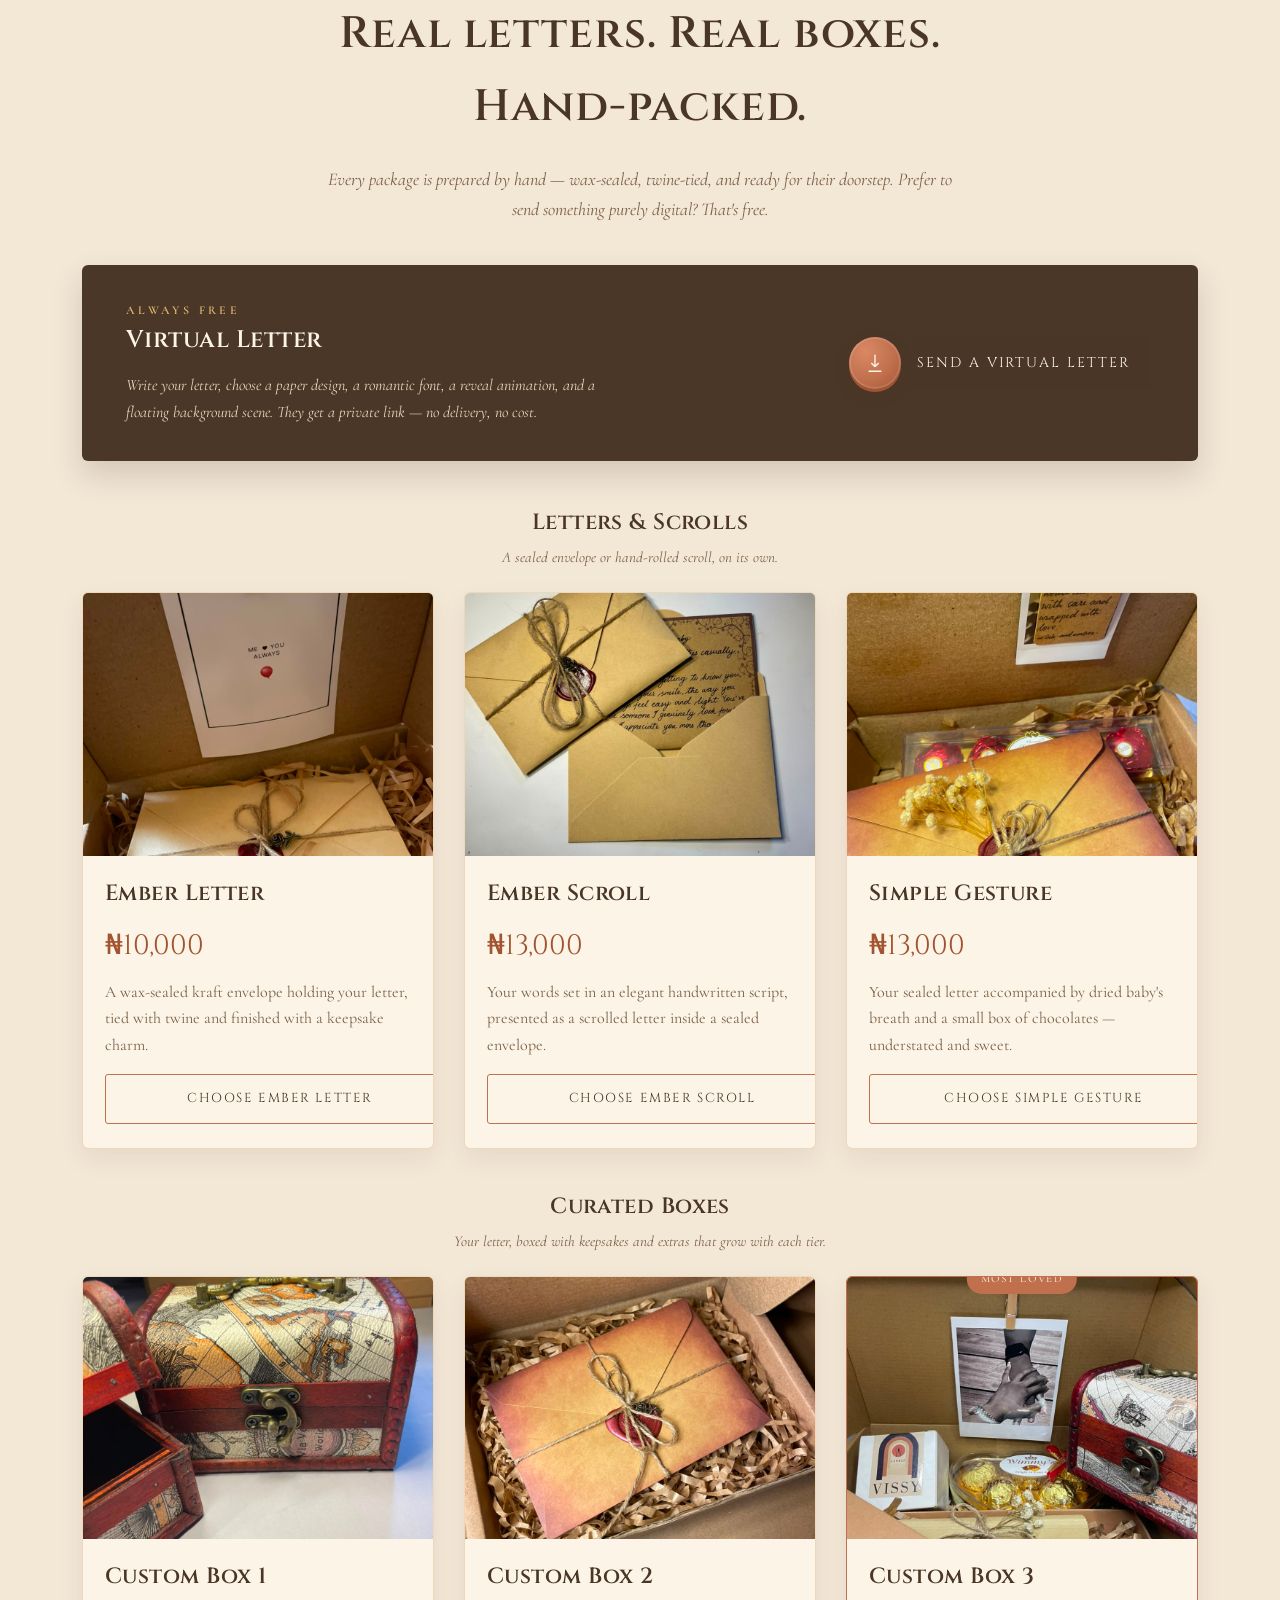
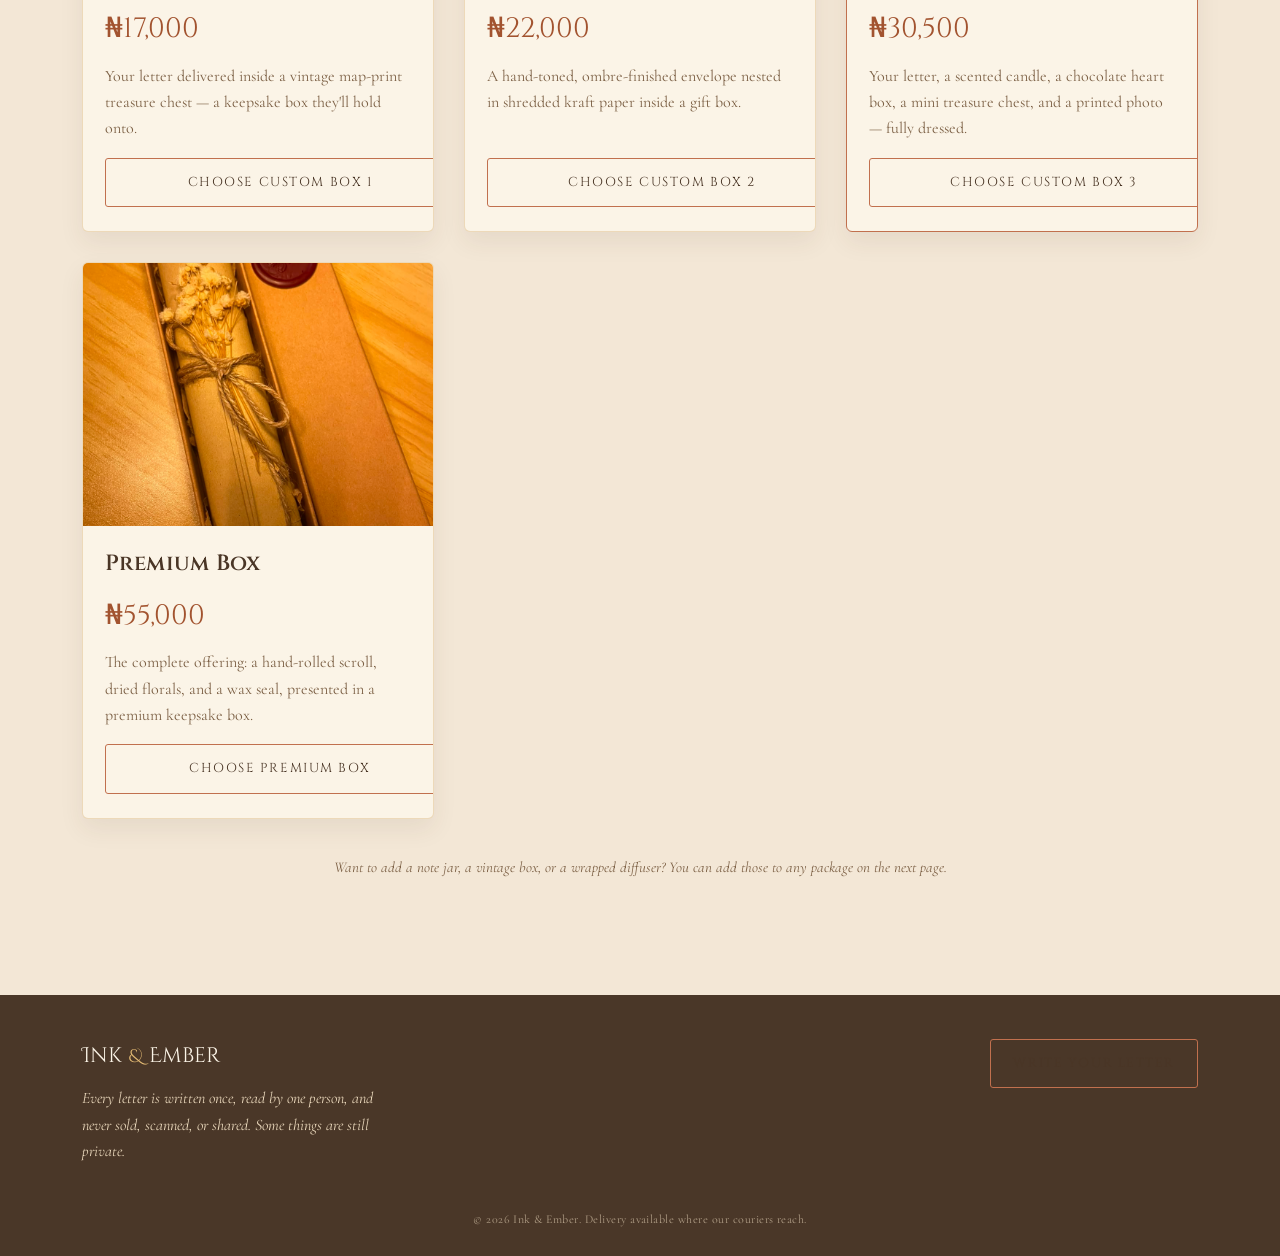
==== commit 77a111f5: "Add files via upload" ====
--- a/index.html
+++ b/index.html
@@ -93,7 +93,21 @@
     <div class="section-head">
       <div class="eyebrow">Choose Your Offering</div>
       <h2>Real letters. Real boxes. Hand-packed.</h2>
-      <p>Every package is prepared by hand — wax-sealed, twine-tied, and ready for their doorstep.</p>
+      <p>Every package is prepared by hand — wax-sealed, twine-tied, and ready for their doorstep. Prefer to send something purely digital? That's free.</p>
+    </div>
+
+    <div class="virtual-callout">
+      <div class="virtual-callout-text">
+        <div class="eyebrow">Always Free</div>
+        <h3>Virtual Letter</h3>
+        <p>Write your letter, choose a paper design, a romantic font, a reveal animation, and a floating background scene. They get a private link — no delivery, no cost.</p>
+      </div>
+      <a href="create.html?mode=virtual" class="seal-btn">
+        <span class="seal-disc" aria-hidden="true">
+          <svg viewBox="0 0 24 24" fill="none" stroke="currentColor" stroke-width="1.5"><path d="M12 3v13M12 16l-4-4M12 16l4-4M5 21h14"/></svg>
+        </span>
+        <span class="seal-label">Send a Virtual Letter</span>
+      </a>
     </div>
 
     <div class="plan-subhead">
--- a/css/style.css
+++ b/css/style.css
@@ -5,7 +5,7 @@
    a phone screen; larger layouts are added at min-width breakpoints.
    ========================================================================= */
 
-@import url('https://fonts.googleapis.com/css2?family=Cinzel:wght@500;600;700;800&family=Cinzel+Decorative:wght@700&family=Cormorant+Garamond:ital,wght@0,400;0,500;0,600;0,700;1,400;1,500;1,600&family=Cormorant:wght@500;600&display=swap');
+@import url('https://fonts.googleapis.com/css2?family=Cinzel:wght@500;600;700;800&family=Cinzel+Decorative:wght@700&family=Cormorant+Garamond:ital,wght@0,400;0,500;0,600;0,700;1,400;1,500;1,600&family=Cormorant:wght@500;600&family=Dancing+Script:wght@500;700&family=Great+Vibes&family=Parisienne&family=Playfair+Display:ital,wght@0,600;1,500;1,600&family=Sacramento&display=swap');
 
 :root {
   /* --- Color tokens: soft, warm, romantic --- */
@@ -286,6 +286,16 @@
 .step p { color: var(--ink-soft); font-size: 17px; }
 
 .plans { background: var(--papyrus); }
+.virtual-callout {
+  display: flex; flex-direction: column; gap: 20px; align-items: center; text-align: center;
+  background: var(--dusk); color: var(--papyrus-light);
+  border-radius: var(--radius-torn); padding: 30px 26px; margin-bottom: 44px;
+  box-shadow: 0 14px 30px rgba(74,54,38,.18);
+}
+.virtual-callout-text .eyebrow { color: var(--gold-bright); }
+.virtual-callout-text h3 { font-size: 24px; color: var(--papyrus-light); }
+.virtual-callout-text p { font-style: italic; color: var(--papyrus-deep); font-size: 16px; max-width: 480px; margin: 0 auto; }
+.virtual-callout .seal-btn { max-width: 320px; }
 .plan-subhead { text-align: center; margin: 40px 0 22px; }
 .plan-subhead:first-of-type { margin-top: 0; }
 .plan-subhead h3 { font-size: 22px; margin-bottom: 4px; }
@@ -385,10 +395,50 @@
   box-shadow: inset 0 0 0 1px rgba(74,54,38,.18);
 }
 .swatch.active { border-color: var(--terracotta); }
+.swatch.active::after {
+  content: '✓'; position: absolute; inset: 0; display: flex; align-items: center; justify-content: center;
+  color: var(--terracotta-deep); font-size: 14px; font-family: var(--font-display); text-shadow: 0 1px 2px rgba(255,255,255,.6);
+}
 .swatch[data-paper="papyrus"] { background: linear-gradient(180deg,#FBF4E7,#E7D5B9); }
 .swatch[data-paper="rose"] { background: linear-gradient(180deg,#FBEAE2,#EFC3AE); }
 .swatch[data-paper="olive"] { background: linear-gradient(180deg,#F3F1DD,#D8D9B2); }
 .swatch[data-paper="midnight"] { background: linear-gradient(180deg,#5B4432,#40301F); }
+.swatch[data-paper="ivory"] { background: linear-gradient(180deg,#FFFDF8,#EDE6D3); box-shadow: inset 0 0 0 1px rgba(74,54,38,.18), inset 0 0 0 3px #FFFDF8; }
+.swatch[data-paper="gold"] {
+  background:
+    radial-gradient(circle at 30% 30%, rgba(255,255,255,.55) 0, transparent 3px),
+    radial-gradient(circle at 65% 60%, rgba(255,255,255,.5) 0, transparent 3px),
+    radial-gradient(circle at 40% 80%, rgba(255,255,255,.5) 0, transparent 3px),
+    linear-gradient(180deg,#F5E7C8,#D9BE85);
+  background-size: 18px 18px, 22px 22px, 16px 16px, 100% 100%;
+}
+.swatch-label { display: block; text-align: center; font-family: var(--font-label); font-size: 10px; color: var(--ink-soft); margin-top: 4px; letter-spacing: .04em; }
+
+/* Mode switch — Virtual Letter (free) vs Physical Package (paid) */
+.mode-switch {
+  display: flex; gap: 8px; background: var(--papyrus);
+  border: 1px solid rgba(201,154,78,.3); border-radius: 4px; padding: 5px;
+  margin-bottom: 26px;
+}
+.mode-tab {
+  flex: 1; border: none; background: none; padding: 12px 8px;
+  font-family: var(--font-label); font-weight: 600; letter-spacing: .04em;
+  font-size: 13px; color: var(--ink-soft); border-radius: 3px;
+  transition: background .25s, color .25s;
+  text-align: center; line-height: 1.3;
+}
+.mode-tab.active { background: var(--terracotta); color: var(--papyrus-light); box-shadow: 0 4px 10px rgba(162,83,47,.3); }
+.mode-tab small { display: block; font-weight: 400; opacity: .85; font-size: 11px; margin-top: 1px; }
+
+.virtual-note {
+  display: flex; align-items: center; gap: 10px;
+  background: rgba(148,152,98,.15); border: 1px solid rgba(148,152,98,.35);
+  color: var(--olive-deep); border-radius: 3px; padding: 12px 14px;
+  font-family: var(--font-label); font-size: 14px; margin-bottom: 20px;
+}
+.virtual-note svg { width: 20px; height: 20px; flex-shrink: 0; }
+
+.select-preview-hint { font-size: 12px; color: var(--ink-soft); font-family: var(--font-label); margin-top: 6px; }
 
 .extras-list { display: flex; flex-direction: column; gap: 10px; }
 .extra-option {
@@ -447,6 +497,16 @@
 .letter-preview[data-paper="rose"] { background: linear-gradient(180deg,#FBEAE2,#F1D3C2); }
 .letter-preview[data-paper="olive"] { background: linear-gradient(180deg,#F3F1DD,#DEDFB9); }
 .letter-preview[data-paper="midnight"] { background: linear-gradient(180deg,#5B4432,#443220); color: #F3E7D6; }
+.letter-preview[data-paper="ivory"] { background: linear-gradient(180deg,#FFFDF8,#EDE6D3); border: 6px double rgba(74,54,38,.18); }
+.letter-preview[data-paper="gold"] {
+  background:
+    radial-gradient(circle at 20% 30%, rgba(255,255,255,.4) 0, transparent 3px),
+    radial-gradient(circle at 70% 62%, rgba(255,255,255,.35) 0, transparent 3px),
+    radial-gradient(circle at 42% 82%, rgba(255,255,255,.35) 0, transparent 3px),
+    radial-gradient(circle at 85% 22%, rgba(255,255,255,.35) 0, transparent 3px),
+    linear-gradient(180deg,#FBF0D9,#E9CE96);
+  background-size: 40px 40px, 60px 60px, 50px 50px, 45px 45px, 100% 100%;
+}
 .letter-greeting { font-family: var(--font-display); font-size: 20px; color: var(--terracotta-deep); margin-bottom: 18px; }
 .letter-preview[data-paper="midnight"] .letter-greeting { color: var(--gold-bright); }
 .letter-body { font-size: 19px; font-style: italic; line-height: 1.85; white-space: pre-wrap; min-height: 160px; }
@@ -455,6 +515,24 @@
   border-radius: 50%; background: radial-gradient(circle at 32% 28%, #D98862, var(--terracotta) 55%, var(--terracotta-deep) 100%);
   box-shadow: 0 3px 0 var(--terracotta-deep); }
 
+/* Romantic font system — sender-selectable, applied via [data-font] on the
+   element that wraps the greeting/body/sign (letter-preview or reveal-letter-scroll) */
+[data-font] { --font-letter: var(--font-body); }
+[data-font="cormorant"] { --font-letter: 'Cormorant Garamond', serif; }
+[data-font="dancing"]   { --font-letter: 'Dancing Script', cursive; }
+[data-font="vibes"]     { --font-letter: 'Great Vibes', cursive; }
+[data-font="parisienne"]{ --font-letter: 'Parisienne', cursive; }
+[data-font="playfair"]  { --font-letter: 'Playfair Display', serif; }
+[data-font="sacramento"]{ --font-letter: 'Sacramento', cursive; }
+.letter-greeting, .letter-body, .letter-sign { font-family: var(--font-letter, var(--font-body)); }
+[data-font="playfair"] .letter-greeting, [data-font="playfair"] .letter-body { font-style: italic; }
+[data-font="dancing"] .letter-body, [data-font="vibes"] .letter-body,
+[data-font="parisienne"] .letter-body, [data-font="sacramento"] .letter-body { font-size: 1.22em; line-height: 1.95; font-style: normal; }
+[data-font="vibes"] .letter-greeting, [data-font="parisienne"] .letter-greeting,
+[data-font="sacramento"] .letter-greeting { font-size: 1.35em; }
+[data-font="dancing"] .letter-sign, [data-font="vibes"] .letter-sign,
+[data-font="parisienne"] .letter-sign, [data-font="sacramento"] .letter-sign { font-size: 1.3em; }
+
 .composer-submit { display: flex; flex-direction: column; align-items: center; gap: 12px; margin-top: 8px; }
 .composer-error { color: var(--terracotta-deep); font-family: var(--font-label); font-size: 13px; min-height: 18px; text-align: center; }
 
@@ -488,16 +566,51 @@
   padding: 32px 16px;
   position: relative;
   overflow: hidden;
-}
-.ember-particle {
-  position: absolute; bottom: -10px; width: 4px; height: 4px; border-radius: 50%;
-  background: var(--blush); opacity: 0; filter: blur(.5px);
-  animation: ember-rise linear infinite;
-}
-@keyframes ember-rise {
-  0% { transform: translateY(0) translateX(0); opacity: 0; }
-  10% { opacity: .85; }
-  100% { transform: translateY(-100vh) translateX(var(--drift, 30px)); opacity: 0; }
+  transition: background 1s ease;
+}
+.reveal-stage[data-scene="stars"] {
+  background: radial-gradient(ellipse 900px 700px at 50% 10%, #2C2A3E, #1D1B29 75%);
+}
+.reveal-stage[data-scene="petals"] {
+  background: radial-gradient(ellipse 800px 600px at 50% 15%, #5E3B3A, #3A2624 75%);
+}
+.reveal-stage[data-scene="hearts"] {
+  background: radial-gradient(ellipse 800px 600px at 50% 15%, #58332F, #3A2420 75%);
+}
+
+#particles { position: absolute; inset: 0; overflow: hidden; pointer-events: none; }
+
+.particle { position: absolute; bottom: -20px; opacity: 0; will-change: transform, opacity; }
+.particle--rise { animation: particle-rise linear infinite; }
+.particle--fall { top: -20px; bottom: auto; animation: particle-fall linear infinite; }
+
+@keyframes particle-rise {
+  0% { transform: translateY(0) translateX(0) rotate(0deg); opacity: 0; }
+  10% { opacity: var(--peak-opacity, .85); }
+  90% { opacity: var(--peak-opacity, .85); }
+  100% { transform: translateY(-108vh) translateX(var(--drift, 30px)) rotate(var(--spin, 20deg)); opacity: 0; }
+}
+@keyframes particle-fall {
+  0% { transform: translateY(0) translateX(0) rotate(0deg); opacity: 0; }
+  10% { opacity: var(--peak-opacity, .8); }
+  90% { opacity: var(--peak-opacity, .8); }
+  100% { transform: translateY(108vh) translateX(var(--drift, 30px)) rotate(var(--spin, 200deg)); opacity: 0; }
+}
+
+.particle--ember { width: 4px; height: 4px; border-radius: 50%; background: var(--blush); filter: blur(.5px); }
+.particle--star {
+  width: 7px; height: 7px; background: var(--gold-bright);
+  clip-path: polygon(50% 0%,61% 35%,98% 35%,68% 57%,79% 91%,50% 70%,21% 91%,32% 57%,2% 35%,39% 35%);
+  filter: drop-shadow(0 0 3px rgba(228,187,116,.7));
+}
+.particle--heart {
+  font-size: 16px; line-height: 1; color: var(--terracotta); font-family: serif;
+  filter: drop-shadow(0 0 3px rgba(162,83,47,.4));
+}
+.particle--heart::before { content: '♥'; }
+.particle--petal {
+  width: 11px; height: 15px; background: linear-gradient(135deg, var(--blush), var(--terracotta));
+  border-radius: 60% 5% 60% 5%;
 }
 
 .envelope-scene { text-align: center; cursor: pointer; -webkit-tap-highlight-color: transparent; width: 100%; }
@@ -537,6 +650,113 @@
 .envelope-scene.opening .envelope-seal { opacity: 0; transform: translate(-50%,0) scale(.3) rotate(30deg); }
 .envelope-scene.opening .envelope-hint { opacity: 0; }
 
+/* ---- Shared trigger wrapper ---- */
+.anim-trigger { text-align: center; width: 100%; }
+
+/* ---- Animation: Unfurling Scroll ---- */
+.scroll-closed {
+  width: 92px; height: 260px; position: relative; margin: 0 auto;
+  cursor: pointer; animation: float-scroll-closed 4.5s ease-in-out infinite;
+  filter: drop-shadow(0 16px 22px rgba(0,0,0,.35));
+}
+@keyframes float-scroll-closed { 0%,100% { transform: translateY(0) rotate(-1.5deg); } 50% { transform: translateY(-12px) rotate(1.5deg); } }
+.scroll-rod {
+  width: 100%; height: 18px; border-radius: 9px;
+  background: linear-gradient(180deg, #C99A4E, #8A6A34);
+  box-shadow: 0 0 0 1px rgba(74,54,38,.3);
+}
+.scroll-rod.bottom { position: absolute; bottom: 0; }
+.scroll-rod.top { position: absolute; top: 0; }
+.scroll-paper {
+  position: absolute; top: 16px; bottom: 16px; left: 4px; right: 4px;
+  background: linear-gradient(180deg,#F3E7D6,#E7D5B9);
+  box-shadow: inset 0 0 0 1px rgba(74,54,38,.15);
+}
+.scroll-ribbon {
+  position: absolute; top: 50%; left: 50%; transform: translate(-50%,-50%);
+  width: 56px; height: 56px; z-index: 2; transition: opacity .5s, transform .6s;
+}
+.scroll-ribbon::before, .scroll-ribbon::after {
+  content: ''; position: absolute; top: 50%; left: 50%; width: 30px; height: 20px;
+  background: var(--terracotta); border-radius: 60% 60% 0 0;
+  box-shadow: 0 0 0 1px var(--terracotta-deep);
+}
+.scroll-ribbon::before { transform: translate(-95%,-50%) rotate(-35deg); }
+.scroll-ribbon::after { transform: translate(-5%,-50%) rotate(35deg); }
+.scroll-ribbon-knot {
+  position: absolute; top: 50%; left: 50%; transform: translate(-50%,-50%);
+  width: 14px; height: 14px; border-radius: 50%; background: var(--terracotta-deep); z-index: 3;
+}
+.anim-scroll.opening .scroll-ribbon { opacity: 0; transform: translate(-50%,-50%) scale(.4) rotate(180deg); }
+.anim-scroll.opening .scroll-closed { animation: none; transform: scale(1.05); }
+
+/* ---- Animation: Blooming Flower ---- */
+.bloom-flower {
+  width: 160px; height: 160px; position: relative; margin: 0 auto;
+  cursor: pointer; animation: float-scroll-closed 5s ease-in-out infinite;
+}
+.bloom-center {
+  position: absolute; top: 50%; left: 50%; width: 30px; height: 30px; border-radius: 50%;
+  background: radial-gradient(circle at 35% 30%, var(--gold-bright), var(--gold) 70%);
+  transform: translate(-50%,-50%); z-index: 5;
+  box-shadow: 0 0 14px rgba(228,187,116,.6);
+}
+.bloom-petal {
+  position: absolute; top: 50%; left: 50%; width: 34px; height: 58px;
+  background: linear-gradient(180deg, var(--blush), var(--terracotta));
+  border-radius: 60% 60% 6px 6px;
+  transform-origin: 50% 100%;
+  transition: transform 1s var(--ease-scroll), opacity 1s ease;
+  box-shadow: inset 0 -6px 10px rgba(124,44,25,.25);
+}
+.bloom-petal:nth-child(1) { transform: translate(-50%,-100%) rotate(0deg); }
+.bloom-petal:nth-child(2) { transform: translate(-50%,-100%) rotate(45deg); }
+.bloom-petal:nth-child(3) { transform: translate(-50%,-100%) rotate(90deg); }
+.bloom-petal:nth-child(4) { transform: translate(-50%,-100%) rotate(135deg); }
+.bloom-petal:nth-child(5) { transform: translate(-50%,-100%) rotate(180deg); }
+.bloom-petal:nth-child(6) { transform: translate(-50%,-100%) rotate(225deg); }
+.bloom-petal:nth-child(7) { transform: translate(-50%,-100%) rotate(270deg); }
+.bloom-petal:nth-child(8) { transform: translate(-50%,-100%) rotate(315deg); }
+.anim-bloom.opening .bloom-flower { animation: none; }
+.anim-bloom.opening .bloom-petal { opacity: 0; }
+.anim-bloom.opening .bloom-petal:nth-child(1) { transform: translate(-50%,-190%) rotate(0deg) scale(.5); transition-delay: .02s; }
+.anim-bloom.opening .bloom-petal:nth-child(2) { transform: translate(-50%,-190%) rotate(45deg) scale(.5); transition-delay: .06s; }
+.anim-bloom.opening .bloom-petal:nth-child(3) { transform: translate(-50%,-190%) rotate(90deg) scale(.5); transition-delay: .1s; }
+.anim-bloom.opening .bloom-petal:nth-child(4) { transform: translate(-50%,-190%) rotate(135deg) scale(.5); transition-delay: .14s; }
+.anim-bloom.opening .bloom-petal:nth-child(5) { transform: translate(-50%,-190%) rotate(180deg) scale(.5); transition-delay: .18s; }
+.anim-bloom.opening .bloom-petal:nth-child(6) { transform: translate(-50%,-190%) rotate(225deg) scale(.5); transition-delay: .1s; }
+.anim-bloom.opening .bloom-petal:nth-child(7) { transform: translate(-50%,-190%) rotate(270deg) scale(.5); transition-delay: .06s; }
+.anim-bloom.opening .bloom-petal:nth-child(8) { transform: translate(-50%,-190%) rotate(315deg) scale(.5); transition-delay: .02s; }
+.anim-bloom.opening .bloom-center { opacity: 0; transition: opacity .5s ease .3s; }
+
+/* ---- Animation: Velvet Curtain ---- */
+.curtain-stage {
+  position: relative; width: min(520px, 88vw); height: 320px; margin: 0 auto;
+  cursor: pointer; overflow: hidden; border-radius: 6px;
+  box-shadow: 0 20px 40px rgba(0,0,0,.4);
+}
+.curtain-panel {
+  position: absolute; top: 0; bottom: 0; width: 52%;
+  background: repeating-linear-gradient(90deg, var(--terracotta-deep) 0 12px, var(--terracotta) 12px 24px);
+  box-shadow: inset -14px 0 26px rgba(0,0,0,.35);
+  transition: transform 1.1s var(--ease-scroll);
+}
+.curtain-panel.left { left: 0; transform-origin: left center; }
+.curtain-panel.right { right: 0; transform-origin: right center; }
+.curtain-center-seal {
+  position: absolute; top: 50%; left: 50%; transform: translate(-50%,-50%);
+  width: 52px; height: 52px; border-radius: 50%; z-index: 4;
+  background: radial-gradient(circle at 32% 28%, #D98862, var(--terracotta) 55%, var(--terracotta-deep) 100%);
+  box-shadow: 0 4px 0 var(--terracotta-deep), 0 8px 16px rgba(0,0,0,.35);
+  display: flex; align-items: center; justify-content: center;
+  transition: opacity .4s, transform .4s;
+}
+.curtain-center-seal svg { width: 22px; height: 22px; color: #FBF4E7; }
+.anim-curtain.opening .curtain-panel.left { transform: translateX(-102%); }
+.anim-curtain.opening .curtain-panel.right { transform: translateX(102%); }
+.anim-curtain.opening .curtain-center-seal { opacity: 0; transform: translate(-50%,-50%) scale(.3); }
+.anim-curtain.opening .envelope-hint { opacity: 0; }
+
 .reveal-letter {
   position: fixed; inset: 0; z-index: 50;
   display: flex; align-items: center; justify-content: center;
@@ -553,6 +773,21 @@
   transition: transform 1.1s var(--ease-scroll);
   background: linear-gradient(180deg, #FBF4E7, #E7D5B9);
 }
+.reveal-letter-scroll[data-paper="rose"] { background: linear-gradient(180deg,#FBEAE2,#F1D3C2); }
+.reveal-letter-scroll[data-paper="olive"] { background: linear-gradient(180deg,#F3F1DD,#DEDFB9); }
+.reveal-letter-scroll[data-paper="midnight"] { background: linear-gradient(180deg,#5B4432,#443220); color: #F3E7D6; }
+.reveal-letter-scroll[data-paper="midnight"] .letter-greeting { color: var(--gold-bright); }
+.reveal-letter-scroll[data-paper="ivory"] { background: linear-gradient(180deg,#FFFDF8,#EDE6D3); border: 6px double rgba(74,54,38,.18); }
+.reveal-letter-scroll[data-paper="gold"] {
+  background:
+    radial-gradient(circle at 20% 30%, rgba(255,255,255,.4) 0, transparent 3px),
+    radial-gradient(circle at 70% 62%, rgba(255,255,255,.35) 0, transparent 3px),
+    radial-gradient(circle at 42% 82%, rgba(255,255,255,.35) 0, transparent 3px),
+    radial-gradient(circle at 85% 22%, rgba(255,255,255,.35) 0, transparent 3px),
+    linear-gradient(180deg,#FBF0D9,#E9CE96);
+  background-size: 40px 40px, 60px 60px, 50px 50px, 45px 45px, 100% 100%;
+}
+.reveal-letter-scroll.origin-center { transform-origin: center center; }
 .reveal-letter.visible .reveal-letter-scroll { transform: scaleY(1); }
 .reveal-letter-scroll .letter-greeting { opacity: 0; transition: opacity .6s ease .9s; }
 .reveal-letter.visible .letter-greeting { opacity: 1; }
@@ -618,6 +853,8 @@
   section { padding: 100px 0; }
   .steps { grid-template-columns: repeat(3, 1fr); gap: 40px; }
   .plan-grid { grid-template-columns: repeat(3, 1fr); gap: 30px; }
+  .virtual-callout { flex-direction: row; justify-content: space-between; text-align: left; padding: 36px 44px; }
+  .virtual-callout-text p { margin: 0; }
   .composer-grid { flex-direction: row; align-items: flex-start; gap: 50px; }
   .composer-panel { flex: 0 0 460px; position: sticky; top: 100px; padding: 34px; }
   .preview-wrap.visible { display: flex; }
